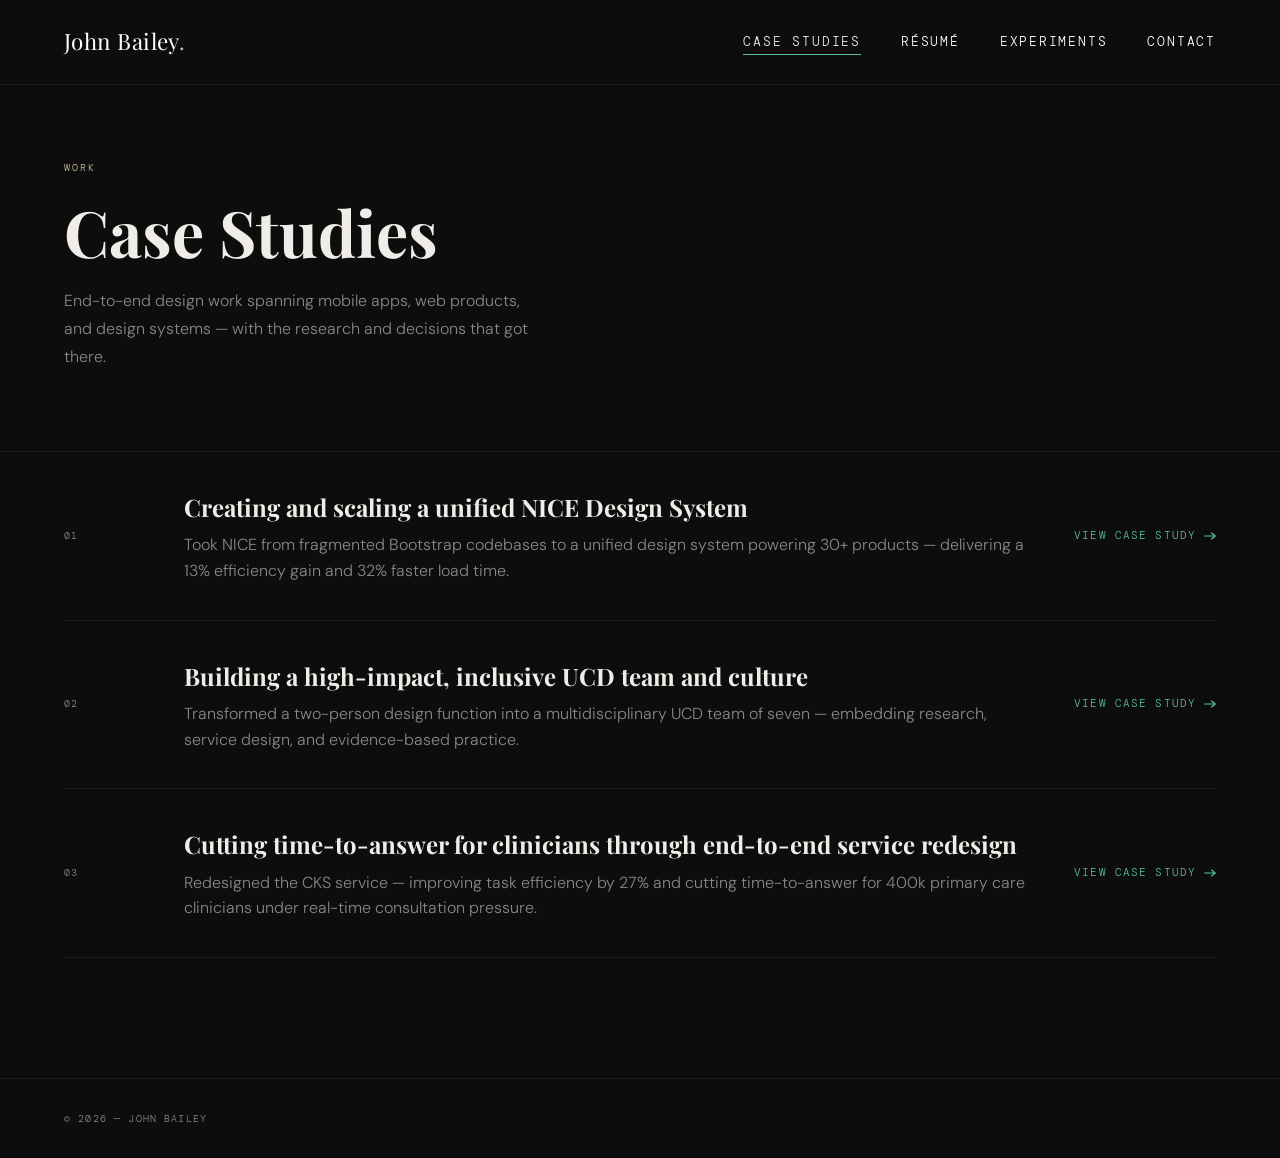
==== cases.html @ d1a83709 "Update cases.html" ====
<!DOCTYPE html>
<html lang="en">
<head>
  <meta charset="UTF-8" />
  <meta name="viewport" content="width=device-width, initial-scale=1.0" />
  <title>Case Studies — Your Name</title>
  <link rel="stylesheet" href="style.css" />
</head>
<body>

<nav>
  <div class="nav-inner">
    <a href="index.html" class="nav-logo">John Bailey<span>.</span></a>
  <div class="nav-links">
    <a href="cases.html" class="nav-link active">Case Studies</a>
    <a href="resume.html" class="nav-link">Résumé</a>
    <a href="experiments.html" class="nav-link">Experiments</a>
    <a href="contact.html" class="nav-link">Contact</a>
  </div>
  </div>
</nav>

<main>

  <div class="page-hero-wrap">
  <div class="page-hero">
    <div class="page-label">Work</div>
    <h1 class="page-title">Case Studies</h1>
    <p class="page-sub">End-to-end design work spanning mobile apps, web products, and design systems — with the research and decisions that got there.</p>
  </div>
  </div>

  <!-- ============================================================
       CASE STUDY LIST
       To add a new case study:
         1. Duplicate one of the .case-row blocks below
         2. Update the href, title, description and tags
         3. Create a matching HTML file in the cases/ folder
       ============================================================ -->
  <div class="cases-list">

    <a href="cases/design-system.html" class="case-row">
      <div class="row-num">01</div>
      <div class="row-info">
        <h3>Creating and scaling a unified NICE Design System</h3>
        <p>Took NICE from fragmented Bootstrap codebases to a unified design system powering 30+ products — delivering a 13% efficiency gain and 32% faster load time.</p>
      </div>
      <div class="row-cta">View case study <svg width="12" height="8" viewBox="0 0 16 10" fill="none"><path d="M1 5h14M10 1l5 4-5 4" stroke="currentColor" stroke-width="1.5" stroke-linecap="round" stroke-linejoin="round"/></svg></div>
    </a>

    <a href="cases/diverse-team.html" class="case-row">
      <div class="row-num">02</div>
      <div class="row-info">
        <h3>Building a high-impact, inclusive UCD team and culture</h3>
        <p>Transformed a two-person design function into a multidisciplinary UCD team of seven — embedding research, service design, and evidence-based practice.</p>
      </div>
      <div class="row-cta">View case study <svg width="12" height="8" viewBox="0 0 16 10" fill="none"><path d="M1 5h14M10 1l5 4-5 4" stroke="currentColor" stroke-width="1.5" stroke-linecap="round" stroke-linejoin="round"/></svg></div>
    </a>

    <a href="cases/cks-redesign.html" class="case-row">
      <div class="row-num">03</div>
      <div class="row-info">
        <h3>Cutting time-to-answer for clinicians through end-to-end service redesign</h3>
        <p>Redesigned the CKS service — improving task efficiency by 27% and cutting time-to-answer for 400k primary care clinicians under real-time consultation pressure.</p>
      </div>
      <div class="row-cta">View case study <svg width="12" height="8" viewBox="0 0 16 10" fill="none"><path d="M1 5h14M10 1l5 4-5 4" stroke="currentColor" stroke-width="1.5" stroke-linecap="round" stroke-linejoin="round"/></svg></div>
    </a>

  </div>

</main>

<footer>
  <div class="footer-inner">
  <p>© 2026 — John Bailey</p>
  </div>
</footer>

<style>
  .cases-list { padding: 0 64px 120px; max-width: 1920px; margin: 0 auto; }

  .case-row {
    display: grid; grid-template-columns: 80px 1fr auto;
    align-items: center; gap: 40px;
    padding: 36px 0; border-bottom: 1px solid var(--border);
    transition: padding-left 0.35s var(--ease);
    position: relative;
  }
  .case-row::before {
    content: ''; position: absolute; left: 0; top: 0; bottom: 0;
    width: 2px; background: var(--pop);
    opacity: 0; transition: opacity 0.3s;
  }
  .case-row:hover { padding-left: 18px; }
  .case-row:hover::before { opacity: 1; }

  .row-num {
    font-family: var(--mono); font-size: 0.65rem;
    letter-spacing: 0.12em; color: var(--text-dim); text-transform: uppercase;
  }
  .row-info h3 {
    font-family: var(--serif); font-size: 1.5rem; font-weight: 700; margin-bottom: 6px;
  }
  .row-info p { font-size: 1rem; color: var(--text-muted); }

  .row-cta {
    display: inline-flex; align-items: center; gap: 8px; white-space: nowrap;
    font-family: var(--mono); font-size: 0.7rem; letter-spacing: 0.1em;
    text-transform: uppercase; color: var(--pop); transition: gap 0.3s var(--ease);
  }
  .case-row:hover .row-cta { gap: 14px; }

  @media (max-width: 768px) {
    .cases-list { padding: 0 24px 80px; }
    .case-row { grid-template-columns: 56px 1fr; }
    .row-cta { display: none; }
  }
</style>

</body>
</html>
---- style.css ----
/* ============================================================
   PORTFOLIO — GLOBAL STYLES
   To change colours/fonts for the whole site, edit :root below
   ============================================================ */

@import url('https://fonts.googleapis.com/css2?family=Playfair+Display:ital,wght@0,400;0,700;1,400&family=DM+Sans:ital,opsz,wght@0,9..40,300;0,9..40,400;0,9..40,500;1,9..40,300&family=DM+Mono:wght@300;400&display=swap');

*, *::before, *::after { box-sizing: border-box; margin: 0; padding: 0; }

:root {
  --bg:          #0d0d0d;
  --bg-2:        #141414;
  --bg-3:        #1a1a1a;
  --border:      rgba(255,255,255,0.08);
  --text:        #f0ede8;
  --text-muted:  rgba(240,237,232,0.55);  /* was 0.45 — lifted to 4.7:1 to pass WCAG AA */
  --text-dim:    rgba(240,237,232,0.55);  /* lifted to 0.55 — passes WCAG AA 4.5:1 */
  --muted:       rgba(240,237,232,0.55);  /* alias */
  --dim:         rgba(240,237,232,0.40);  /* alias */
  --accent:      #c8b89a;
  --accent-glow: rgba(200,184,154,0.15);
  --pop:         #5bbfad;
  --pop-glow:    rgba(91,191,173,0.12);
  --pop-dim:     rgba(91,191,173,0.5);
  --serif:       'Playfair Display', Georgia, serif;
  --sans:        'DM Sans', system-ui, sans-serif;
  --mono:        'DM Mono', monospace;
  --ease:        cubic-bezier(0.25, 0.46, 0.45, 0.94);
}

html { scroll-behavior: smooth; }

body {
  background: var(--bg);
  color: var(--text);
  font-family: var(--sans);
  font-weight: 300;
  line-height: 1.6;
  overflow-x: hidden;
}

a { color: inherit; text-decoration: none; }

/* ---- Max-width container — 1920px cap ---- */
.container {
  width: 100%;
  max-width: 1920px;
  margin-left: auto;
  margin-right: auto;
}

/* Grain overlay */
body::after {
  content: ''; position: fixed; inset: 0;
  pointer-events: none; z-index: 9999;

  opacity: 0.025;
}

/* Page fade-in */
main { animation: fadeUp 0.55s var(--ease) both; }
@keyframes fadeUp {
  from { opacity: 0; transform: translateY(16px); }
  to   { opacity: 1; transform: translateY(0); }
}

/* ---- NAV ---- */
nav {
  position: fixed; top: 0; left: 0; right: 0; z-index: 100;
  background: #0d0d0d;
  border-bottom: 1px solid var(--border);
}
.nav-inner {
  max-width: 1920px; margin: 0 auto;
  display: flex; align-items: center; justify-content: space-between;
  padding: 24px 64px;
}
.nav-logo {
  font-family: var(--serif); font-size: 1.4rem;
  color: #ffffff; letter-spacing: 0.02em;
}
.nav-logo span { color: var(--accent); }
.nav-links { display: flex; gap: 40px; align-items: center; }
.nav-link {
  font-family: var(--mono); font-size: 0.8rem; letter-spacing: 0.14em;
  text-transform: uppercase; color: #ffffff;
  position: relative; transition: color 0.25s;
}
.nav-link::after {
  content: ''; position: absolute; bottom: -3px; left: 0;
  width: 0; height: 1px; background: var(--pop);
  transition: width 0.3s var(--ease);
}
.nav-link:hover, .nav-link.active { color: var(--text); }
.nav-link:hover::after, .nav-link.active::after { width: 100%; }

/* ---- FOOTER ---- */
footer {
  border-top: 1px solid var(--border);
}
.footer-inner {
  max-width: 1920px; margin: 0 auto;
  padding: 32px 64px;
  display: flex; align-items: center; justify-content: space-between;
}
footer p {
  font-family: var(--mono); font-size: 0.6rem;
  letter-spacing: 0.12em; color: var(--text-dim); text-transform: uppercase;
}

/* ---- PAGE HERO (shared across inner pages) ---- */
.page-hero-wrap {
  border-bottom: 1px solid var(--border);
}
.page-hero {
  padding: 160px 64px 80px;
  max-width: 1920px; margin: 0 auto;
}
.page-label {
  font-family: var(--mono); font-size: 0.65rem; letter-spacing: 0.18em;
  text-transform: uppercase; color: var(--accent); margin-bottom: 20px;
}
.page-title {
  font-family: var(--serif);
  font-size: clamp(2.5rem, 5vw, 4.5rem);
  font-weight: 700; line-height: 1.1;
}
.page-sub {
  font-size: 1rem; color: var(--text-muted);
  max-width: 480px; margin-top: 20px; line-height: 1.75;
}

/* ---- UTILITY ---- */
.tag {
  font-family: var(--mono); font-size: 0.6rem; letter-spacing: 0.12em;
  text-transform: uppercase; border: 1px solid var(--border);
  color: var(--text-dim); padding: 5px 12px; display: inline-block;
}

/* ---- RESPONSIVE ---- */
@media (max-width: 768px) {
  .nav-inner { padding: 18px 24px; }
  .nav-links { gap: 20px; }
  .footer-inner { padding: 24px; flex-direction: column; gap: 10px; text-align: center; }
  .page-hero { padding: 110px 24px 60px; }
}
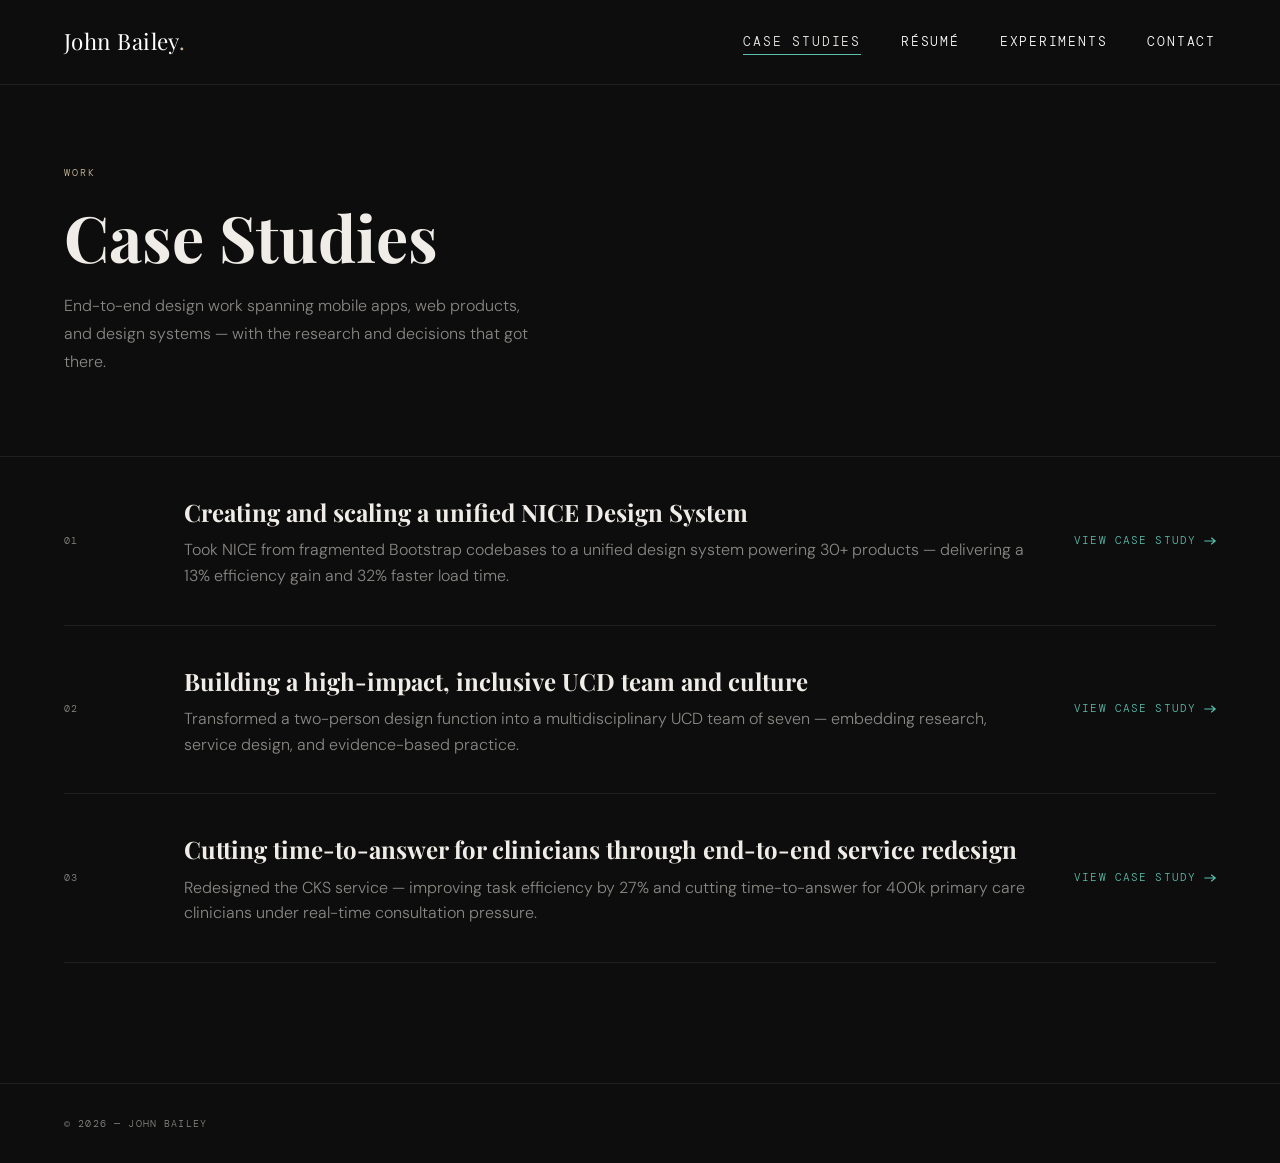
==== commit 3f31b0dd: "changed-watch" ====
--- a/cases.html
+++ b/cases.html
@@ -2,7 +2,7 @@
 <html lang="en">
 <head>
   <meta charset="UTF-8" />
-  <meta name="viewport" content="width=device-width, initial-scale=1.0" />
+  <meta name="viewport" content="width=device-width, initial-scale=1.0, viewport-fit=cover" />
   <title>Case Studies — Your Name</title>
   <link rel="stylesheet" href="style.css" />
 </head>
@@ -11,14 +11,59 @@
 <nav>
   <div class="nav-inner">
     <a href="index.html" class="nav-logo">John Bailey<span>.</span></a>
-  <div class="nav-links">
-    <a href="cases.html" class="nav-link active">Case Studies</a>
-    <a href="resume.html" class="nav-link">Résumé</a>
-    <a href="experiments.html" class="nav-link">Experiments</a>
-    <a href="contact.html" class="nav-link">Contact</a>
-  </div>
+    <button class="nav-toggle" aria-label="Toggle menu" aria-expanded="false">
+      <span></span><span></span><span></span>
+    </button>
+    <div class="nav-links">
+      <a href="cases.html" class="nav-link active">Case Studies</a>
+      <a href="resume.html" class="nav-link ">Résumé</a>
+      <a href="experiments.html" class="nav-link ">Experiments</a>
+      <a href="contact.html" class="nav-link ">Contact</a>
+    </div>
   </div>
 </nav>
+
+<script>
+(function () {
+  /* ── Hamburger toggle ── */
+  var toggle = document.querySelector('.nav-toggle');
+  var links  = document.querySelector('.nav-links');
+  if (toggle) {
+    toggle.addEventListener('click', function () {
+      var open = links.classList.toggle('open');
+      toggle.classList.toggle('open', open);
+      toggle.setAttribute('aria-expanded', String(open));
+      document.body.style.overflow = open ? 'hidden' : '';
+    });
+    links.querySelectorAll('.nav-link').forEach(function (l) {
+      l.addEventListener('click', function () {
+        links.classList.remove('open');
+        toggle.classList.remove('open');
+        toggle.setAttribute('aria-expanded', 'false');
+        document.body.style.overflow = '';
+      });
+    });
+  }
+
+  /*
+   * ── Nav-height sync ──────────────────────────────────────────────────────
+   * Reads the nav's actual rendered height (which already includes
+   * env(safe-area-inset-top) because the nav has padding-top for it).
+   * Writes that value into --nav-height on :root so body padding-top
+   * always matches exactly, on every device and orientation.
+   */
+  function syncNavHeight() {
+    var h = document.querySelector('nav').offsetHeight;
+    document.documentElement.style.setProperty('--nav-height', h + 'px');
+  }
+  syncNavHeight();
+  window.addEventListener('resize', syncNavHeight);
+  /* Re-sync after fonts load — web fonts can change the logo height */
+  if (document.fonts && document.fonts.ready) {
+    document.fonts.ready.then(syncNavHeight);
+  }
+})();
+</script>
 
 <main>
 
--- a/style.css
+++ b/style.css
@@ -13,10 +13,10 @@
   --bg-3:        #1a1a1a;
   --border:      rgba(255,255,255,0.08);
   --text:        #f0ede8;
-  --text-muted:  rgba(240,237,232,0.55);  /* was 0.45 — lifted to 4.7:1 to pass WCAG AA */
-  --text-dim:    rgba(240,237,232,0.55);  /* lifted to 0.55 — passes WCAG AA 4.5:1 */
-  --muted:       rgba(240,237,232,0.55);  /* alias */
-  --dim:         rgba(240,237,232,0.40);  /* alias */
+  --text-muted:  rgba(240,237,232,0.55);
+  --text-dim:    rgba(240,237,232,0.55);
+  --muted:       rgba(240,237,232,0.55);
+  --dim:         rgba(240,237,232,0.40);
   --accent:      #c8b89a;
   --accent-glow: rgba(200,184,154,0.15);
   --pop:         #5bbfad;
@@ -26,9 +26,21 @@
   --sans:        'DM Sans', system-ui, sans-serif;
   --mono:        'DM Mono', monospace;
   --ease:        cubic-bezier(0.25, 0.46, 0.45, 0.94);
-}
-
-html { scroll-behavior: smooth; }
+
+  /*
+   * --nav-height is set dynamically by JS (nav.offsetHeight) so it
+   * automatically includes the iOS safe-area padding. The value here
+   * is a CSS-only fallback for non-JS environments.
+   */
+  --nav-height: 78px;
+}
+
+html {
+  scroll-behavior: smooth;
+  overflow-x: hidden;
+  /* Anchor links stop below the fixed nav */
+  scroll-padding-top: var(--nav-height);
+}
 
 body {
   background: var(--bg);
@@ -36,7 +48,12 @@
   font-family: var(--sans);
   font-weight: 300;
   line-height: 1.6;
-  overflow-x: hidden;
+  /*
+   * THE KEY FIX: body is offset by the nav's full rendered height
+   * (including the iOS safe-area-inset-top that the nav absorbs).
+   * Nothing can ever scroll under the fixed nav.
+   */
+  padding-top: var(--nav-height);
 }
 
 a { color: inherit; text-decoration: none; }
@@ -53,7 +70,6 @@
 body::after {
   content: ''; position: fixed; inset: 0;
   pointer-events: none; z-index: 9999;
-
   opacity: 0.025;
 }
 
@@ -66,9 +82,16 @@
 
 /* ---- NAV ---- */
 nav {
-  position: fixed; top: 0; left: 0; right: 0; z-index: 100;
+  position: fixed; top: 0; left: 0; right: 0; z-index: 1000;
   background: #0d0d0d;
   border-bottom: 1px solid var(--border);
+  /*
+   * Absorbs the notch / Dynamic Island height (requires viewport-fit=cover
+   * in the <meta viewport> tag on every page).
+   * nav.offsetHeight (read by JS) will include this padding, so body
+   * padding-top stays in sync automatically.
+   */
+  padding-top: env(safe-area-inset-top, 0px);
 }
 .nav-inner {
   max-width: 1920px; margin: 0 auto;
@@ -113,7 +136,11 @@
   border-bottom: 1px solid var(--border);
 }
 .page-hero {
-  padding: 160px 64px 80px;
+  /*
+   * body already offsets content below the nav — this padding is purely
+   * visual breathing room, not nav compensation.
+   */
+  padding: 80px 64px 80px;
   max-width: 1920px; margin: 0 auto;
 }
 .page-label {
@@ -139,8 +166,63 @@
 
 /* ---- RESPONSIVE ---- */
 @media (max-width: 768px) {
-  .nav-inner { padding: 18px 24px; }
+  .nav-inner { padding: 18px 20px; }
   .nav-links { gap: 20px; }
   .footer-inner { padding: 24px; flex-direction: column; gap: 10px; text-align: center; }
-  .page-hero { padding: 110px 24px 60px; }
-}
+  .page-hero { padding: 56px 24px 60px; }
+}
+
+/* ---- MOBILE NAV (hamburger) ---- */
+.nav-toggle {
+  display: none;
+  background: none;
+  border: none;
+  cursor: pointer;
+  padding: 4px;
+  color: var(--text);
+  flex-direction: column;
+  justify-content: center;
+  gap: 5px;
+}
+.nav-toggle span {
+  display: block;
+  width: 24px;
+  height: 1.5px;
+  background: currentColor;
+  transition: transform 0.3s var(--ease), opacity 0.3s;
+}
+.nav-toggle.open span:nth-child(1) { transform: translateY(6.5px) rotate(45deg); }
+.nav-toggle.open span:nth-child(2) { opacity: 0; }
+.nav-toggle.open span:nth-child(3) { transform: translateY(-6.5px) rotate(-45deg); }
+
+@media (max-width: 640px) {
+  .nav-inner { padding: 16px 20px; }
+  .nav-toggle { display: flex; }
+
+  .nav-links {
+    display: none;
+    position: fixed;
+    /* Cover the full screen including the safe-area strip */
+    top: 0; left: 0; right: 0; bottom: 0;
+    background: #0d0d0d;  /* must be opaque hex — var(--bg) can be overridden */
+    flex-direction: column;
+    align-items: center;
+    justify-content: center;
+    gap: 36px;
+    /* Above nav (1000) so it covers everything including the notch area */
+    z-index: 2000;
+    padding-top: env(safe-area-inset-top, 0px);
+  }
+  .nav-links.open { display: flex; }
+
+  /* × button floats above the overlay */
+  .nav-toggle {
+    position: relative;
+    z-index: 2001;
+  }
+
+  .nav-link { font-size: 1rem; letter-spacing: 0.12em; }
+
+  .footer-inner { padding: 20px; flex-direction: column; gap: 10px; text-align: center; }
+  .page-hero { padding: 48px 20px 48px; }
+}
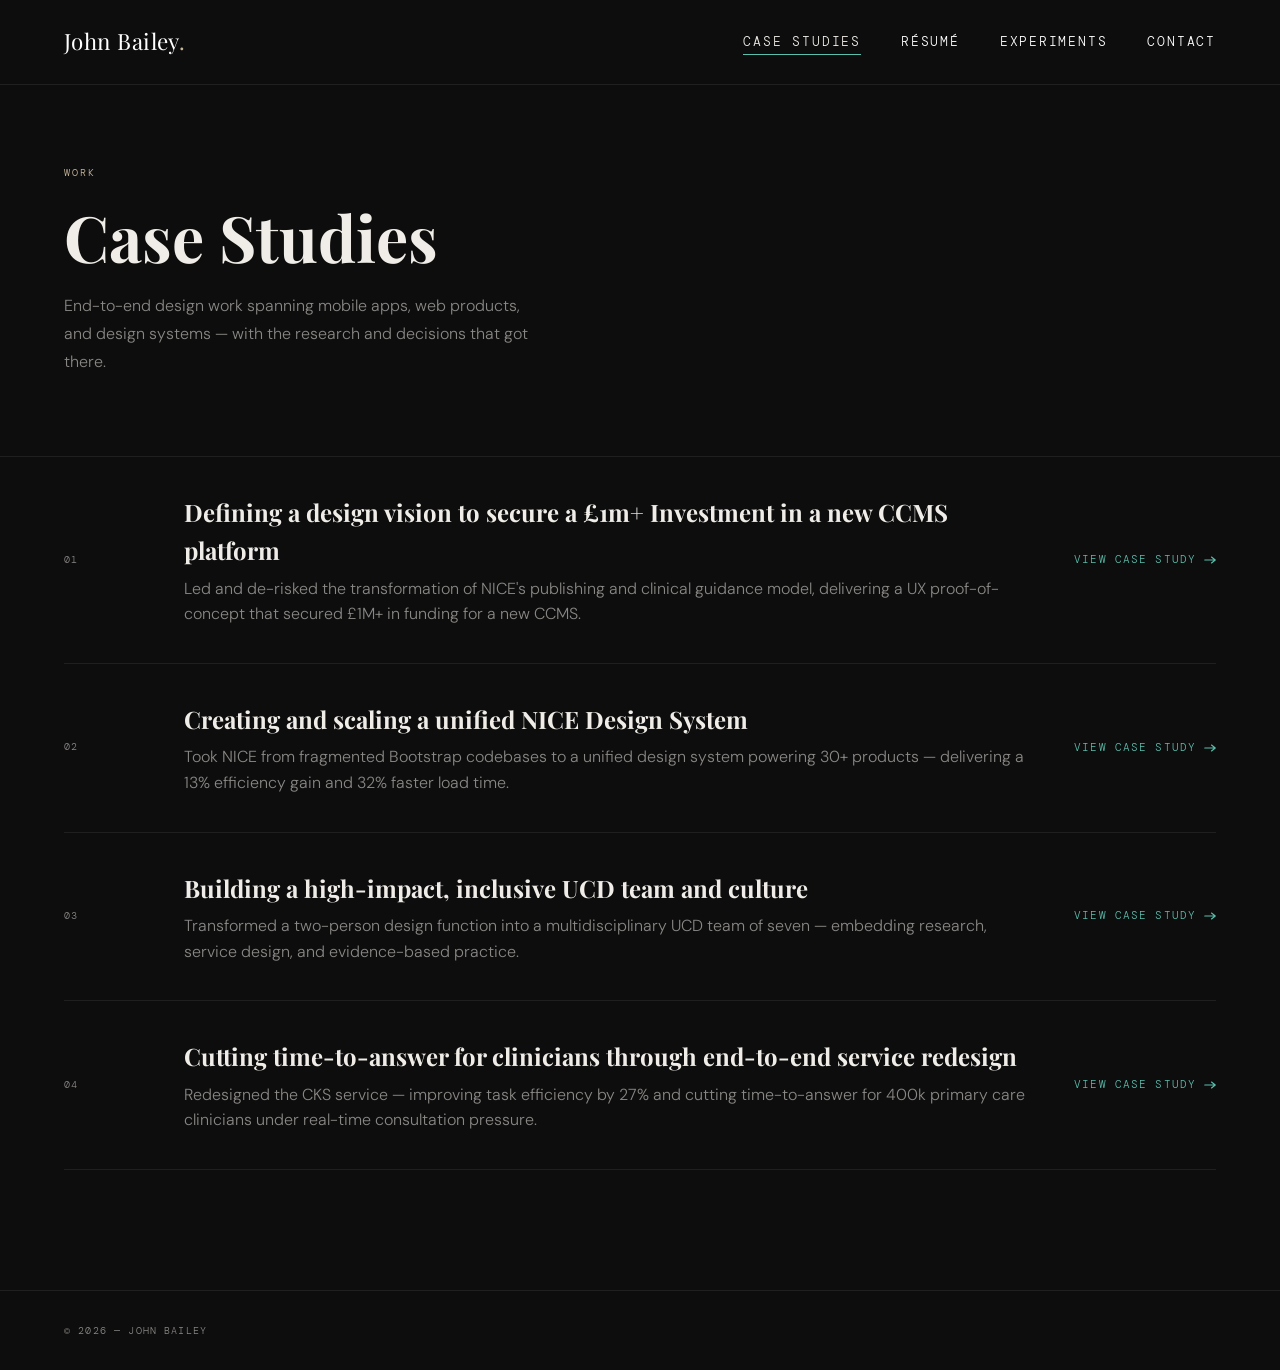
==== commit 7a471053: "Update cases.html" ====
--- a/cases.html
+++ b/cases.html
@@ -3,7 +3,7 @@
 <head>
   <meta charset="UTF-8" />
   <meta name="viewport" content="width=device-width, initial-scale=1.0, viewport-fit=cover" />
-  <title>Case Studies — Your Name</title>
+  <title>Case Studies — John Bailey</title>
   <link rel="stylesheet" href="style.css" />
 </head>
 <body>
@@ -84,8 +84,17 @@
        ============================================================ -->
   <div class="cases-list">
 
+    <a href="/cases/ccmsvision.html" class="case-row">
+      <div class="row-num">01</div>
+      <div class="row-info">
+        <h3>Defining a design vision to secure a £1m+ Investment in a new CCMS platform</h3>
+        <p>Led and de-risked the transformation of NICE's publishing and clinical guidance model, delivering a UX proof-of-concept that secured £1M+ in funding for a new CCMS.</p>
+      </div>
+      <div class="row-cta">View case study <svg width="12" height="8" viewBox="0 0 16 10" fill="none"><path d="M1 5h14M10 1l5 4-5 4" stroke="currentColor" stroke-width="1.5" stroke-linecap="round" stroke-linejoin="round"/></svg></div>
+    </a>
+
     <a href="cases/design-system.html" class="case-row">
-      <div class="row-num">01</div>
+      <div class="row-num">02</div>
       <div class="row-info">
         <h3>Creating and scaling a unified NICE Design System</h3>
         <p>Took NICE from fragmented Bootstrap codebases to a unified design system powering 30+ products — delivering a 13% efficiency gain and 32% faster load time.</p>
@@ -94,7 +103,7 @@
     </a>
 
     <a href="cases/diverse-team.html" class="case-row">
-      <div class="row-num">02</div>
+      <div class="row-num">03</div>
       <div class="row-info">
         <h3>Building a high-impact, inclusive UCD team and culture</h3>
         <p>Transformed a two-person design function into a multidisciplinary UCD team of seven — embedding research, service design, and evidence-based practice.</p>
@@ -103,7 +112,7 @@
     </a>
 
     <a href="cases/cks-redesign.html" class="case-row">
-      <div class="row-num">03</div>
+      <div class="row-num">04</div>
       <div class="row-info">
         <h3>Cutting time-to-answer for clinicians through end-to-end service redesign</h3>
         <p>Redesigned the CKS service — improving task efficiency by 27% and cutting time-to-answer for 400k primary care clinicians under real-time consultation pressure.</p>
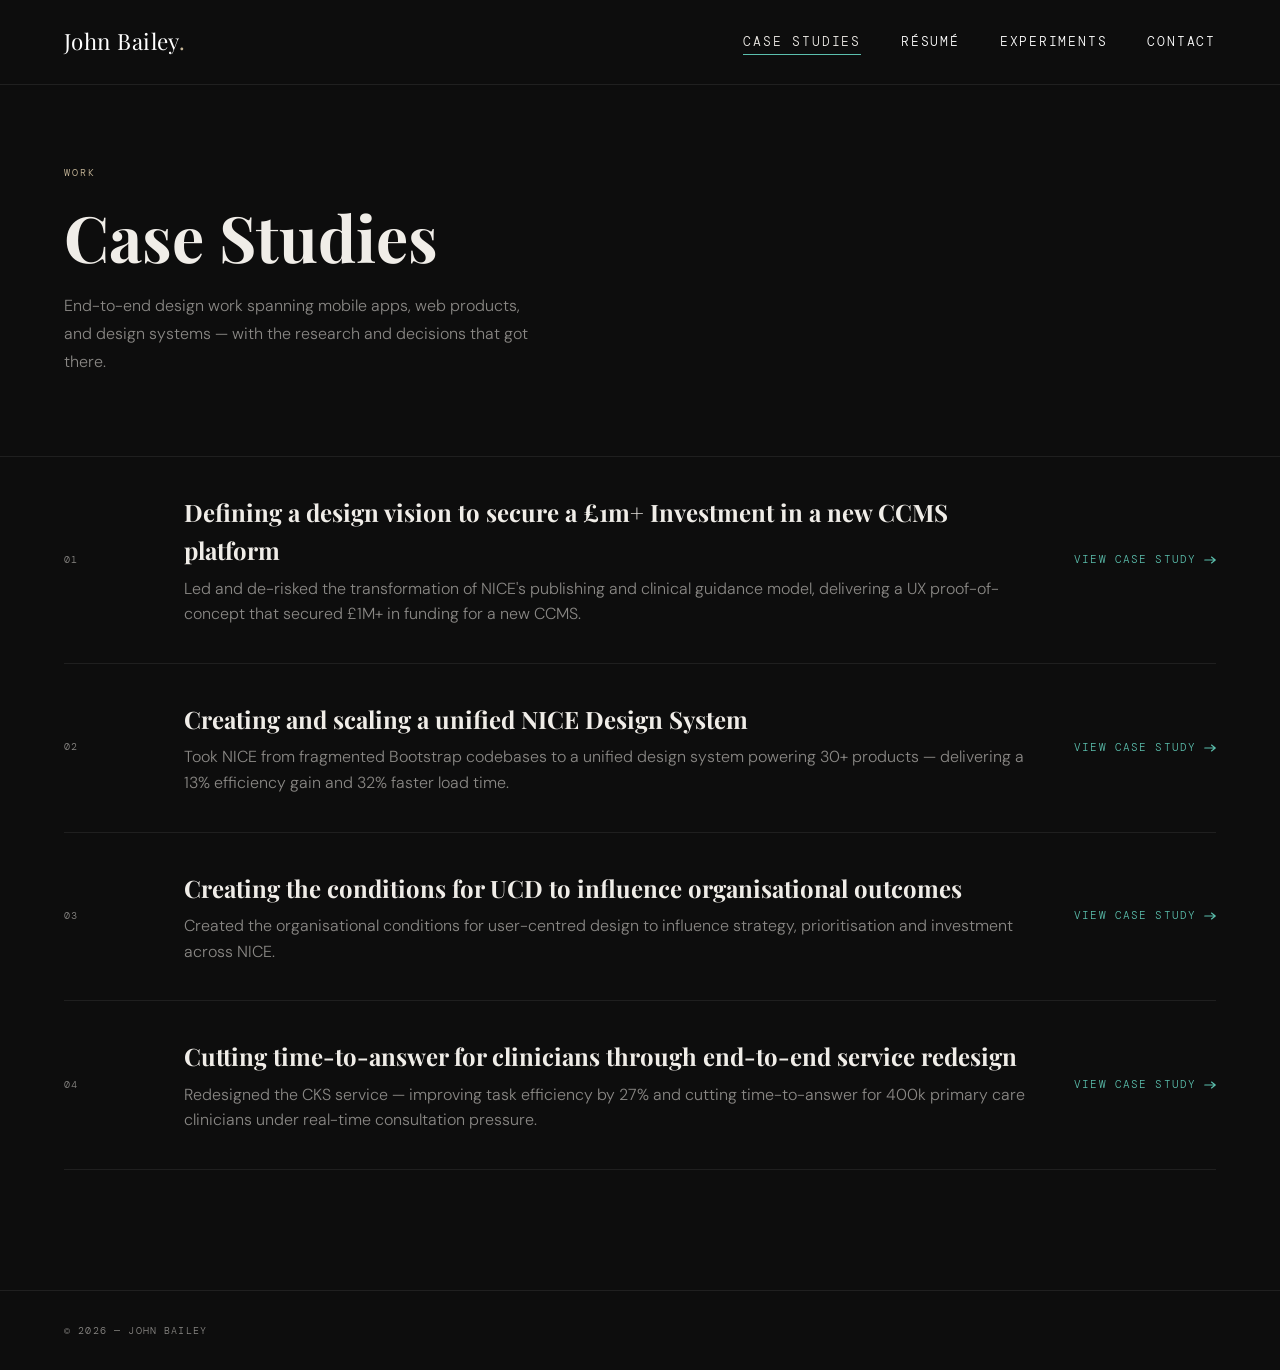
==== commit 10706fc9: "Update cases.html" ====
--- a/cases.html
+++ b/cases.html
@@ -102,11 +102,11 @@
       <div class="row-cta">View case study <svg width="12" height="8" viewBox="0 0 16 10" fill="none"><path d="M1 5h14M10 1l5 4-5 4" stroke="currentColor" stroke-width="1.5" stroke-linecap="round" stroke-linejoin="round"/></svg></div>
     </a>
 
-    <a href="cases/diverse-team.html" class="case-row">
+    <a href="cases/ucdteam.html" class="case-row">
       <div class="row-num">03</div>
       <div class="row-info">
-        <h3>Building a high-impact, inclusive UCD team and culture</h3>
-        <p>Transformed a two-person design function into a multidisciplinary UCD team of seven — embedding research, service design, and evidence-based practice.</p>
+        <h3>Creating the conditions for UCD to influence organisational outcomes</h3>
+        <p>Created the organisational conditions for user-centred design to influence strategy, prioritisation and investment across NICE.</p>
       </div>
       <div class="row-cta">View case study <svg width="12" height="8" viewBox="0 0 16 10" fill="none"><path d="M1 5h14M10 1l5 4-5 4" stroke="currentColor" stroke-width="1.5" stroke-linecap="round" stroke-linejoin="round"/></svg></div>
     </a>
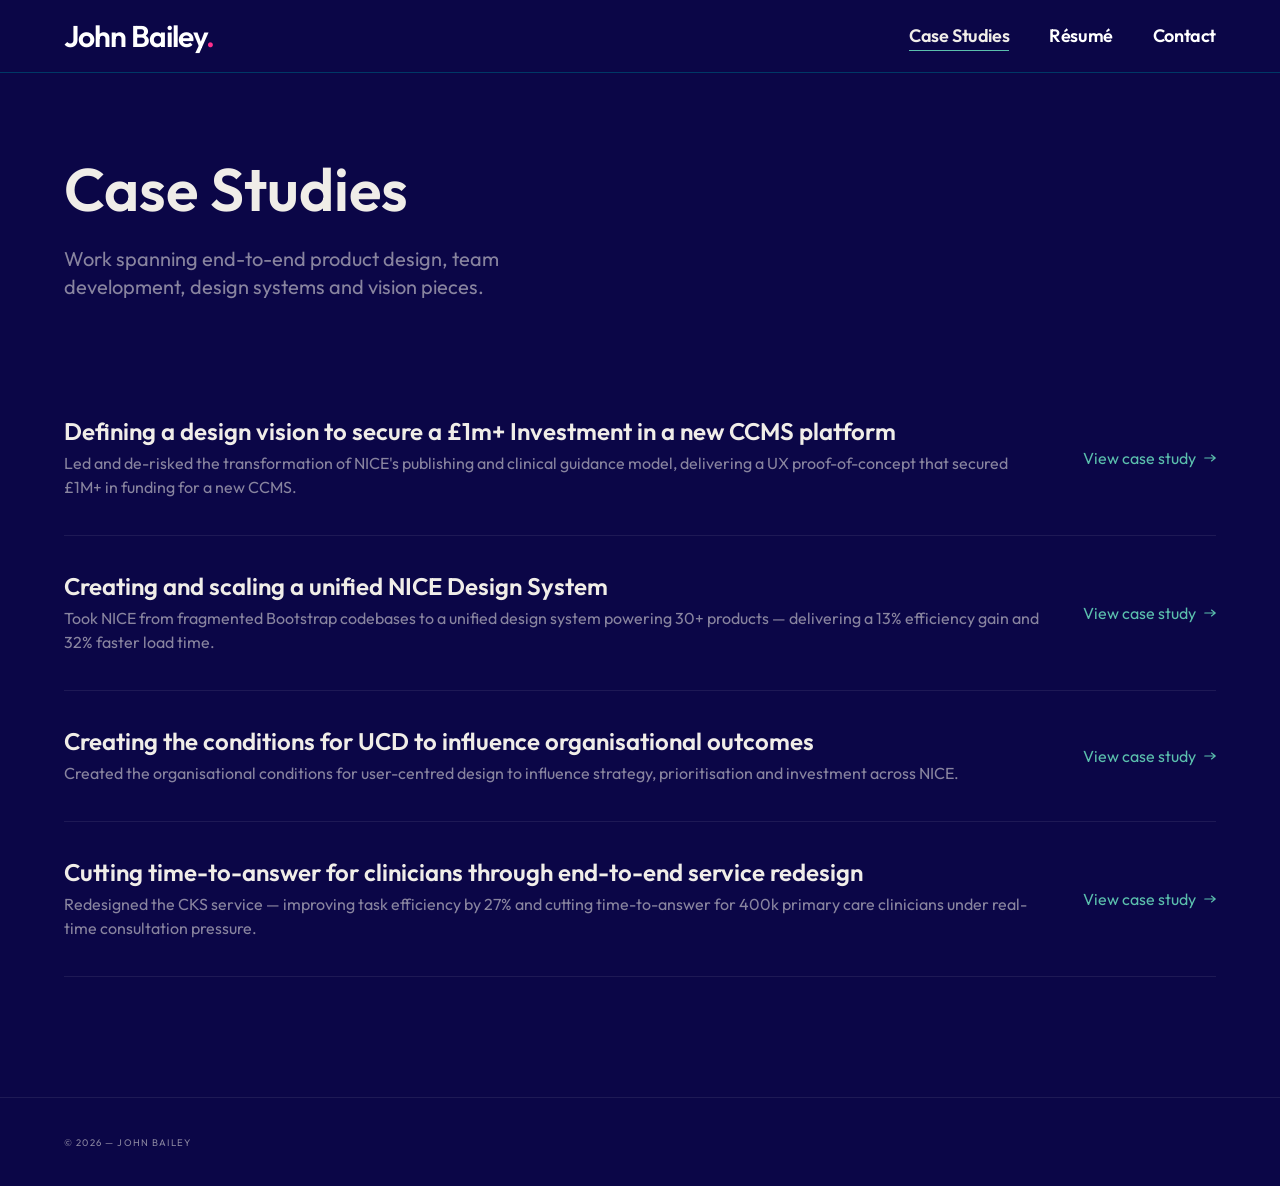
==== commit 740e34f3: "new site changes new site changes" ====
--- a/cases.html
+++ b/cases.html
@@ -4,7 +4,7 @@
   <meta charset="UTF-8" />
   <meta name="viewport" content="width=device-width, initial-scale=1.0, viewport-fit=cover" />
   <title>Case Studies — John Bailey</title>
-  <link rel="stylesheet" href="style.css" />
+  <link rel="stylesheet" href="style.css?v=blue-divider-4" />
 </head>
 <body>
 
@@ -17,7 +17,6 @@
     <div class="nav-links">
       <a href="cases.html" class="nav-link active">Case Studies</a>
       <a href="resume.html" class="nav-link ">Résumé</a>
-      <a href="experiments.html" class="nav-link ">Experiments</a>
       <a href="contact.html" class="nav-link ">Contact</a>
     </div>
   </div>
@@ -69,9 +68,8 @@
 
   <div class="page-hero-wrap">
   <div class="page-hero">
-    <div class="page-label">Work</div>
     <h1 class="page-title">Case Studies</h1>
-    <p class="page-sub">End-to-end design work spanning mobile apps, web products, and design systems — with the research and decisions that got there.</p>
+    <p class="page-sub">Work spanning end-to-end product design, team development, design systems and vision pieces.</p>
   </div>
   </div>
 
@@ -85,7 +83,6 @@
   <div class="cases-list">
 
     <a href="/cases/ccmsvision.html" class="case-row">
-      <div class="row-num">01</div>
       <div class="row-info">
         <h3>Defining a design vision to secure a £1m+ Investment in a new CCMS platform</h3>
         <p>Led and de-risked the transformation of NICE's publishing and clinical guidance model, delivering a UX proof-of-concept that secured £1M+ in funding for a new CCMS.</p>
@@ -94,7 +91,6 @@
     </a>
 
     <a href="cases/design-system.html" class="case-row">
-      <div class="row-num">02</div>
       <div class="row-info">
         <h3>Creating and scaling a unified NICE Design System</h3>
         <p>Took NICE from fragmented Bootstrap codebases to a unified design system powering 30+ products — delivering a 13% efficiency gain and 32% faster load time.</p>
@@ -103,7 +99,6 @@
     </a>
 
     <a href="cases/ucdteam.html" class="case-row">
-      <div class="row-num">03</div>
       <div class="row-info">
         <h3>Creating the conditions for UCD to influence organisational outcomes</h3>
         <p>Created the organisational conditions for user-centred design to influence strategy, prioritisation and investment across NICE.</p>
@@ -112,7 +107,6 @@
     </a>
 
     <a href="cases/cks-redesign.html" class="case-row">
-      <div class="row-num">04</div>
       <div class="row-info">
         <h3>Cutting time-to-answer for clinicians through end-to-end service redesign</h3>
         <p>Redesigned the CKS service — improving task efficiency by 27% and cutting time-to-answer for 400k primary care clinicians under real-time consultation pressure.</p>
@@ -131,10 +125,11 @@
 </footer>
 
 <style>
+  .page-hero-wrap { border-bottom: 0; }
   .cases-list { padding: 0 64px 120px; max-width: 1920px; margin: 0 auto; }
 
   .case-row {
-    display: grid; grid-template-columns: 80px 1fr auto;
+    display: grid; grid-template-columns: minmax(0, 1fr) auto;
     align-items: center; gap: 40px;
     padding: 36px 0; border-bottom: 1px solid var(--border);
     transition: padding-left 0.35s var(--ease);
@@ -148,25 +143,21 @@
   .case-row:hover { padding-left: 18px; }
   .case-row:hover::before { opacity: 1; }
 
-  .row-num {
-    font-family: var(--mono); font-size: 0.65rem;
-    letter-spacing: 0.12em; color: var(--text-dim); text-transform: uppercase;
-  }
   .row-info h3 {
-    font-family: var(--serif); font-size: 1.5rem; font-weight: 700; margin-bottom: 6px;
+       margin-bottom: 6px;
   }
   .row-info p { font-size: 1rem; color: var(--text-muted); }
 
   .row-cta {
     display: inline-flex; align-items: center; gap: 8px; white-space: nowrap;
-    font-family: var(--mono); font-size: 0.7rem; letter-spacing: 0.1em;
-    text-transform: uppercase; color: var(--pop); transition: gap 0.3s var(--ease);
+    font-family: var(--font-text); font-size: var(--type-body-size); letter-spacing: normal;
+    text-transform: none; color: var(--pop); transition: gap 0.3s var(--ease);
   }
   .case-row:hover .row-cta { gap: 14px; }
 
   @media (max-width: 768px) {
     .cases-list { padding: 0 24px 80px; }
-    .case-row { grid-template-columns: 56px 1fr; }
+    .case-row { grid-template-columns: minmax(0, 1fr); }
     .row-cta { display: none; }
   }
 </style>
--- a/style.css
+++ b/style.css
@@ -1,14 +1,17 @@
+@import url('tokens.css?v=outcome-weight-25');
+
 /* ============================================================
    PORTFOLIO — GLOBAL STYLES
    To change colours/fonts for the whole site, edit :root below
    ============================================================ */
 
-@import url('https://fonts.googleapis.com/css2?family=Playfair+Display:ital,wght@0,400;0,700;1,400&family=DM+Sans:ital,opsz,wght@0,9..40,300;0,9..40,400;0,9..40,500;1,9..40,300&family=DM+Mono:wght@300;400&display=swap');
+@import url('https://fonts.googleapis.com/css2?family=Outfit:wght@100..900&display=swap');
 
 *, *::before, *::after { box-sizing: border-box; margin: 0; padding: 0; }
 
 :root {
-  --bg:          #0d0d0d;
+  --bg:          var(--indigo-default);
+  --header-accent: #FF2E8C; /* Matches the approved new-version pink. */
   --bg-2:        #141414;
   --bg-3:        #1a1a1a;
   --border:      rgba(255,255,255,0.08);
@@ -22,9 +25,9 @@
   --pop:         #5bbfad;
   --pop-glow:    rgba(91,191,173,0.12);
   --pop-dim:     rgba(91,191,173,0.5);
-  --serif:       'Playfair Display', Georgia, serif;
-  --sans:        'DM Sans', system-ui, sans-serif;
-  --mono:        'DM Mono', monospace;
+  --serif: var(--font-text);
+  --sans: var(--font-text);
+  --mono: var(--font-text);
   --ease:        cubic-bezier(0.25, 0.46, 0.45, 0.94);
 
   /*
@@ -38,22 +41,18 @@
 html {
   scroll-behavior: smooth;
   overflow-x: hidden;
-  /* Anchor links stop below the fixed nav */
-  scroll-padding-top: var(--nav-height);
+  /* Header is in normal flow; anchors need only a small gap. */
+  scroll-padding-top: var(--scale-400);
 }
 
 body {
   background: var(--bg);
   color: var(--text);
   font-family: var(--sans);
-  font-weight: 300;
-  line-height: 1.6;
-  /*
-   * THE KEY FIX: body is offset by the nav's full rendered height
-   * (including the iOS safe-area-inset-top that the nav absorbs).
-   * Nothing can ever scroll under the fixed nav.
-   */
-  padding-top: var(--nav-height);
+  font-size: var(--type-body-size);
+  font-weight: var(--type-body-weight);
+  line-height: var(--type-body-line);
+  padding-top: 0;
 }
 
 a { color: inherit; text-decoration: none; }
@@ -82,9 +81,9 @@
 
 /* ---- NAV ---- */
 nav {
-  position: fixed; top: 0; left: 0; right: 0; z-index: 1000;
-  background: #0d0d0d;
-  border-bottom: 1px solid var(--border);
+  position: relative; z-index: 1000;
+  background: var(--indigo-default);
+  border-bottom: 1px solid var(--blue-900);
   /*
    * Absorbs the notch / Dynamic Island height (requires viewport-fit=cover
    * in the <meta viewport> tag on every page).
@@ -99,14 +98,16 @@
   padding: 24px 64px;
 }
 .nav-logo {
-  font-family: var(--serif); font-size: 1.4rem;
-  color: #ffffff; letter-spacing: 0.02em;
-}
-.nav-logo span { color: var(--accent); }
+  font-family: var(--font-text); font-size: 30px;
+  font-weight: var(--font-weight-semibold);
+  color: var(--neutral-white); letter-spacing: -1px; white-space: nowrap;
+}
+.nav-logo span { color: var(--header-accent); }
 .nav-links { display: flex; gap: 40px; align-items: center; }
 .nav-link {
-  font-family: var(--mono); font-size: 0.8rem; letter-spacing: 0.14em;
-  text-transform: uppercase; color: #ffffff;
+  font-family: var(--font-text); font-size: 18px; letter-spacing: -0.4px;
+  font-weight: var(--font-weight-semibold);
+  text-transform: none; color: var(--neutral-white);
   position: relative; transition: color 0.25s;
 }
 .nav-link::after {
@@ -148,13 +149,13 @@
   text-transform: uppercase; color: var(--accent); margin-bottom: 20px;
 }
 .page-title {
-  font-family: var(--serif);
-  font-size: clamp(2.5rem, 5vw, 4.5rem);
-  font-weight: 700; line-height: 1.1;
+
+
+
 }
 .page-sub {
-  font-size: 1rem; color: var(--text-muted);
-  max-width: 480px; margin-top: 20px; line-height: 1.75;
+   color: var(--text-muted);
+  max-width: 480px; margin-top: 20px;
 }
 
 /* ---- UTILITY ---- */
@@ -204,7 +205,7 @@
     position: fixed;
     /* Cover the full screen including the safe-area strip */
     top: 0; left: 0; right: 0; bottom: 0;
-    background: #0d0d0d;  /* must be opaque hex — var(--bg) can be overridden */
+    background: var(--indigo-default);  /* Opaque midnight background for the mobile menu. */
     flex-direction: column;
     align-items: center;
     justify-content: center;
@@ -221,8 +222,82 @@
     z-index: 2001;
   }
 
-  .nav-link { font-size: 1rem; letter-spacing: 0.12em; }
+  .nav-link { font-size: 18px; letter-spacing: -0.4px; }
 
   .footer-inner { padding: 20px; flex-direction: column; gap: 10px; text-align: center; }
   .page-hero { padding: 48px 20px 48px; }
 }
+
+/* Form controls use the shared font rather than browser defaults. */
+button, input, select, textarea { font-family: var(--font-text); }
+
+/* Shared type roles. Component spacing and colours remain local. */
+h1, .type-h1 { font-family: var(--font-heading); font-size: var(--type-h1-size); font-weight: var(--type-h1-weight); line-height: var(--type-h1-line); }
+h2, .type-h2 { font-family: var(--font-heading); font-size: var(--type-h2-size); font-weight: var(--type-h2-weight); line-height: var(--type-h2-line); }
+h3, .type-h3 { font-family: var(--font-heading); font-size: var(--type-h3-size); font-weight: var(--type-h3-weight); line-height: var(--type-h3-line); }
+h4, .type-h4 { font-family: var(--font-heading); font-size: var(--type-h4-size); font-weight: var(--type-h4-weight); line-height: var(--type-h4-line); }
+h5, .type-h5 { font-family: var(--font-heading); font-size: var(--type-h5-size); font-weight: var(--type-h5-weight); line-height: var(--type-h5-line); }
+h6, .type-h6 { font-family: var(--font-heading); font-size: var(--type-h6-size); font-weight: var(--type-h6-weight); line-height: var(--type-h6-line); }
+.lead, .hero-sub, .about-text, .skills-list, .page-sub, .study-desc { font-family: var(--font-text); font-size: var(--type-lead-size); font-weight: var(--type-lead-weight); line-height: var(--type-lead-line); }
+.card-title, .exp-title, .row-info h3 { font-size: var(--type-h5-size); font-weight: var(--type-h5-weight); line-height: var(--type-h5-line); }
+.card-desc, .study-body-col p, .study-body-col li, .study-body-inner p, .study-body-inner li { font-size: var(--type-body-size); font-weight: var(--type-body-weight); line-height: var(--type-body-line); }
+
+/* Case-study reading copy, including introductory paragraphs and lists. */
+.case-study .study-desc { color: var(--neutral-white); }
+.case-study .study-body-col .body-subheading {
+  font-size: var(--type-h4-size);
+  line-height: var(--type-h4-line);
+  font-weight: var(--type-h4-weight);
+  letter-spacing: normal;
+  text-transform: none;
+}
+.case-study main h2 {
+  font-size: var(--type-h3-size);
+  line-height: var(--type-h3-line);
+  font-weight: var(--type-h3-weight);
+}
+.case-study .page-nav a { color: var(--neutral-white); }
+.case-study .page-nav a:hover { color: var(--neutral-white); text-decoration: none; }
+.case-study .outcome-card {
+  background: var(--neutral-white);
+  border: 0;
+  border-radius: 0;
+  padding: var(--scale-800);
+  color: var(--pink-default);
+}
+.case-study .outcome-num { color: var(--pink-default); }
+.case-study .outcome-headline {
+  color: var(--pink-default);
+  font-size: var(--type-h5-size);
+  line-height: var(--type-h5-line);
+  font-weight: var(--type-h5-weight);
+}
+.case-study .outcome-body {
+  color: var(--neutral-black);
+  font-size: var(--type-study-body-size);
+  line-height: var(--type-study-body-line);
+}
+.case-study .impact-sidebar { background: var(--neutral-white); color: var(--neutral-black); }
+.case-study .impact-label { color: var(--pink-default); }
+.case-study .impact-sidebar .bullet-text { color: var(--neutral-black); }
+.case-study .outcome-card,
+.case-study .outcome-card *,
+.case-study .impact-sidebar,
+.case-study .impact-sidebar * { font-weight: var(--font-weight-medium); }
+.case-study .outcome-card .outcome-num { font-weight: var(--font-weight-extrabold); }
+.case-study main p,
+.case-study main p strong,
+.case-study main p em,
+.case-study .study-body-col li,
+.case-study .study-body-col li strong,
+.case-study .study-body-col li em,
+.case-study .study-body-inner li,
+.case-study .study-body-inner li strong,
+.case-study .study-body-inner li em { color: var(--neutral-white); }
+.case-study main p,
+.case-study .study-body-col li,
+.case-study .study-body-inner li {
+  font-size: var(--type-study-body-size);
+  line-height: var(--type-study-body-line);
+  font-weight: var(--type-body-weight);
+}
